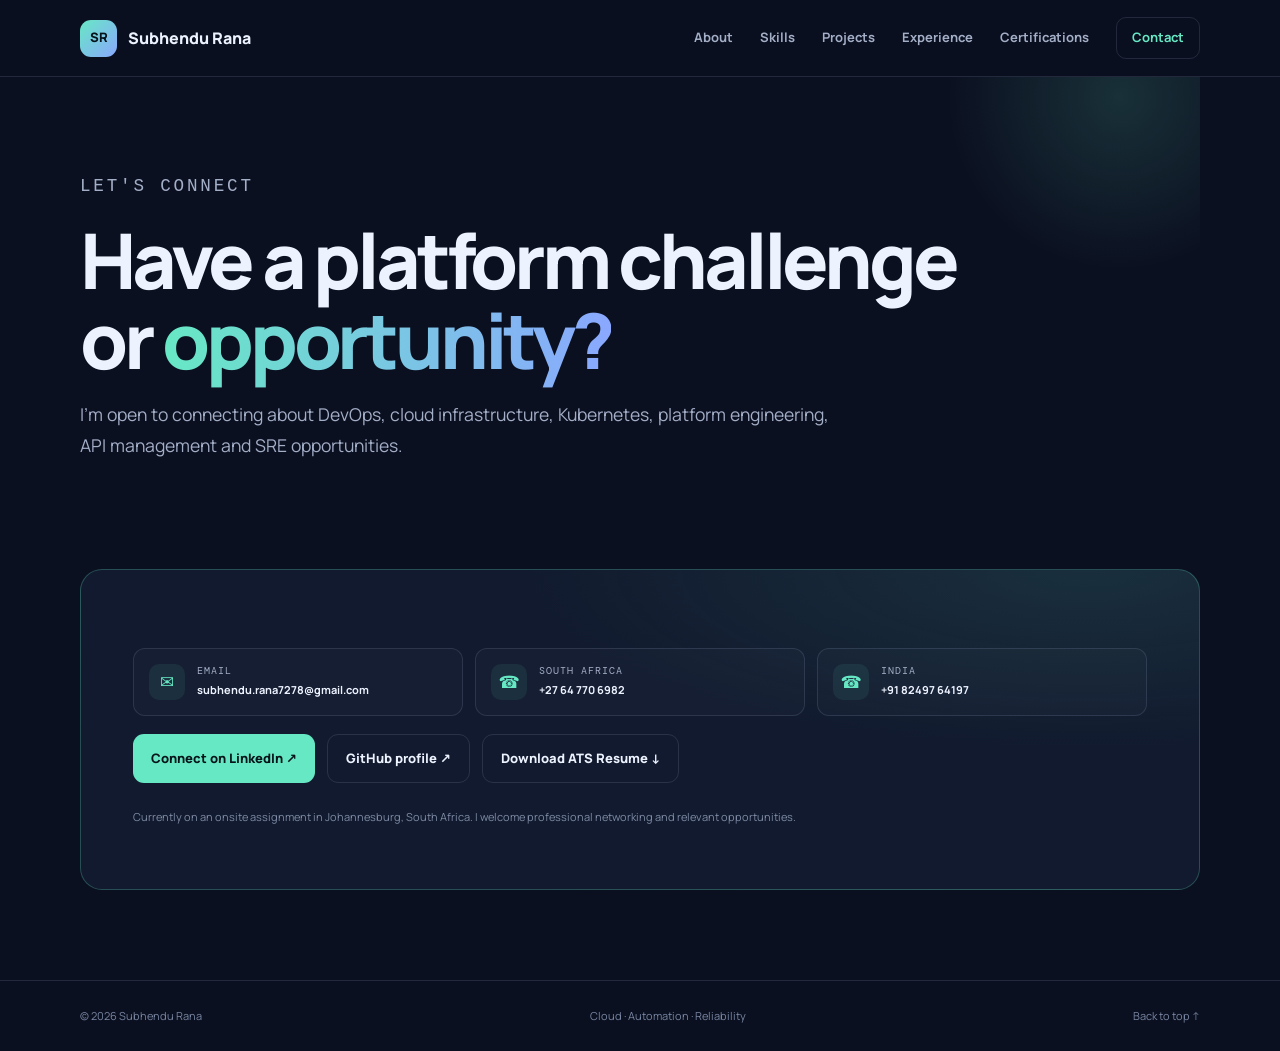
==== contact.html @ 3b1d95b2 "Add DevOps portfolio website" ====
<!doctype html><html lang="en"><head><meta charset="utf-8"><meta name="viewport" content="width=device-width,initial-scale=1"><meta name="description" content="Subhendu Rana — Senior DevOps and Platform Engineer."><meta name="theme-color" content="#0b1020"><title>Contact | Subhendu Rana</title><link rel="stylesheet" href="styles.css"></head><body id="top"><header class="site-header"><nav class="nav container"><a class="brand" href="index.html"><span class="brand-mark">SR</span>Subhendu Rana</a><button class="menu-toggle" aria-label="Toggle navigation" aria-expanded="false">☰</button><div class="nav-links"><a href="about.html">About</a><a href="skills.html">Skills</a><a href="projects.html">Projects</a><a href="experience.html">Experience</a><a href="certifications.html">Certifications</a><a href="contact.html" class="nav-cta">Contact</a></div></nav></header><main><section class="page-hero container"><p class="section-kicker">LET'S CONNECT</p><h1>Have a platform challenge or <span class="gradient-text">opportunity?</span></h1><p>I'm open to connecting about DevOps, cloud infrastructure, Kubernetes, platform engineering, API management and SRE opportunities.</p></section><section class="page-content container"><div class="contact-card reveal"><div class="contact-details"><a class="contact-detail" href="mailto:subhendu.rana7278@gmail.com"><span class="contact-icon">✉</span><span><small>EMAIL</small><strong>subhendu.rana7278@gmail.com</strong></span></a><a class="contact-detail" href="tel:+27647706982"><span class="contact-icon">☎</span><span><small>SOUTH AFRICA</small><strong>+27 64 770 6982</strong></span></a><a class="contact-detail" href="tel:+918249764197"><span class="contact-icon">☎</span><span><small>INDIA</small><strong>+91 82497 64197</strong></span></a></div><div class="hero-actions"><a class="button primary" href="https://www.linkedin.com/in/subhendurana7278" target="_blank" rel="noreferrer">Connect on LinkedIn ↗</a><a class="button secondary" href="https://github.com/SubhenduRana1" target="_blank" rel="noreferrer">GitHub profile ↗</a><a class="button secondary" href="Subhendu_Rana_ATS_Resume.pdf" download>Download ATS Resume ↓</a></div><p class="contact-hint">Currently on an onsite assignment in Johannesburg, South Africa. I welcome professional networking and relevant opportunities.</p></div></section></main><footer class="footer"><div class="container footer-inner"><span>© <span id="year"></span> Subhendu Rana</span><span>Cloud · Automation · Reliability</span><a href="#top">Back to top ↑</a></div></footer><script src="script.js"></script></body></html>
---- styles.css ----
@import url('https://fonts.googleapis.com/css2?family=DM+Mono:wght@400;500&family=Manrope:wght@400;500;600;700;800&display=swap');
:root{--bg:#0b1020;--panel:#111a2e;--text:#edf2ff;--muted:#a3aec7;--accent:#67e8c4;--accent2:#8aa8ff;--line:rgba(173,190,225,.15);--max:1120px}*{box-sizing:border-box}html{scroll-behavior:smooth;scroll-padding-top:90px}body{margin:0;background:var(--bg);color:var(--text);font-family:Manrope,system-ui,sans-serif;line-height:1.65}a{color:inherit;text-decoration:none}.container{width:min(var(--max),calc(100% - 40px));margin:auto}.site-header{position:sticky;top:0;z-index:20;background:rgba(11,16,32,.9);backdrop-filter:blur(18px);border-bottom:1px solid var(--line)}.nav{height:76px;display:flex;align-items:center;justify-content:space-between}.brand{display:flex;gap:11px;align-items:center;font-weight:800}.brand-mark{display:grid;place-items:center;width:37px;height:37px;border-radius:11px;color:#07131b;background:linear-gradient(135deg,var(--accent),var(--accent2));font-size:13px}.nav-links{display:flex;gap:27px;align-items:center;color:var(--muted);font-size:13px;font-weight:700}.nav-links a:hover,.footer a:hover{color:var(--accent)}.nav-cta{border:1px solid var(--line);padding:9px 15px;border-radius:10px;color:var(--text)!important}.menu-toggle{display:none;background:none;border:0;color:var(--text);font-size:25px}.hero{padding:90px 0 78px;display:grid;grid-template-columns:1.15fr .85fr;gap:52px;align-items:center;min-height:600px}.eyebrow{font:500 11px 'DM Mono',monospace;letter-spacing:.16em;color:var(--accent);margin:0 0 17px}.status-dot{display:inline-block;width:7px;height:7px;background:var(--accent);border-radius:50%;margin-right:9px;box-shadow:0 0 13px var(--accent)}h1{font-size:clamp(38px,5vw,64px);line-height:1.1;letter-spacing:-.06em;margin:0 0 24px;font-weight:800}.gradient-text{background:linear-gradient(90deg,#67e8c4,#8aa8ff);color:transparent;background-clip:text}.hero-lead{font-size:16px;max-width:600px;color:var(--muted);line-height:1.85}.hero-actions{display:flex;gap:12px;flex-wrap:wrap;margin-top:28px}.button{display:inline-flex;align-items:center;gap:13px;padding:13px 18px;border-radius:11px;font-size:13px;font-weight:800;transition:transform .2s}.button:hover{transform:translateY(-2px)}.button.primary{background:var(--accent);color:#07151b}.button.secondary{border:1px solid var(--line)}.hero-meta{display:flex;gap:24px;margin-top:38px;flex-wrap:wrap}.hero-meta div{display:flex;flex-direction:column}.hero-meta strong{font-size:12px}.hero-meta span{font-size:11px;color:var(--muted);margin-top:3px}.terminal-card{border:1px solid rgba(133,164,220,.24);border-radius:17px;overflow:hidden;background:linear-gradient(145deg,#111b31,#0d1425);box-shadow:0 25px 90px #0004;transform:rotate(1deg)}.terminal-top{height:48px;display:flex;align-items:center;gap:7px;padding:0 17px;border-bottom:1px solid var(--line)}.terminal-top i{width:8px;height:8px;border-radius:50%;background:#f87171}.terminal-top i:nth-child(2){background:#fbbf24}.terminal-top i:nth-child(3){background:var(--accent)}.terminal-top small{margin-left:auto;color:#7886a5;font:11px 'DM Mono',monospace}.terminal-body{padding:23px 24px 27px;font:12px/1.5 'DM Mono',monospace}.terminal-body p{margin:0 0 11px}.terminal-body b{color:var(--accent);margin-right:8px}.dim{color:#7787a7}.green{color:#8be8c5}.pipeline{display:flex;gap:5px;margin:4px 0 12px}.pipeline i{height:4px;flex:1;background:var(--accent);border-radius:3px}.pipeline i:last-child{background:var(--accent2)}.cursor{display:inline-block;width:7px;height:13px;vertical-align:middle;background:var(--accent);animation:blink 1s steps(2,start) infinite}@keyframes blink{to{visibility:hidden}}.trust-strip{border-block:1px solid var(--line);background:#0d1426}.trust-items{min-height:75px;display:flex;justify-content:space-between;align-items:center;gap:20px;flex-wrap:wrap;color:#75839f;font:11px 'DM Mono',monospace;letter-spacing:.06em}.section{padding:100px 0}.section-alt{background:#0e1527;border-block:1px solid #ffffff0c}.section-heading{max-width:680px;margin-bottom:42px}.section-heading h2,.contact-card h2{font-size:clamp(29px,3.7vw,43px);line-height:1.2;letter-spacing:-.05em;margin:0 0 15px}.section-subtitle{color:var(--muted);margin:0}.about-grid{display:grid;grid-template-columns:1fr 1fr;gap:65px}.about-intro{font-size:19px;line-height:1.85;color:#c4cde0;margin:0}.about-points{display:grid;gap:23px}.about-points article{display:flex;gap:17px}.about-points article>span{font:12px 'DM Mono',monospace;color:var(--accent);border:1px solid var(--line);border-radius:9px;min-width:43px;height:43px;display:grid;place-items:center}.about-points h3,.skill-card h3,.project-card h3{font-size:16px;margin:0 0 7px}.about-points p,.project-card p{font-size:13px;color:var(--muted);margin:0;line-height:1.8}.skill-grid{display:grid;grid-template-columns:repeat(3,1fr);gap:15px}.skill-card{padding:24px;border:1px solid var(--line);border-radius:15px;background:#ffffff05;transition:transform .2s,border-color .2s}.skill-card:hover,.project-card:hover{transform:translateY(-3px);border-color:#67e8c466}.skill-card label{display:block;color:var(--accent);font-size:24px;margin-bottom:18px}.skill-card p{color:var(--muted);font-size:12px;line-height:1.9;margin:0}.project-grid{display:grid;grid-template-columns:repeat(2,1fr);gap:16px}.project-card{padding:25px;border:1px solid var(--line);border-radius:16px;background:linear-gradient(145deg,#ffffff06,#ffffff02);transition:transform .2s,border-color .2s}.project-top{display:flex;justify-content:space-between;align-items:center;margin-bottom:22px}.project-top span{font:10px 'DM Mono',monospace;color:var(--accent);border:1px solid #67e8c438;padding:5px 8px;border-radius:6px}.project-top small{font:12px 'DM Mono',monospace;color:#53617d}.project-card h3{font-size:19px;margin-bottom:10px}.chips{display:flex;gap:7px;flex-wrap:wrap;margin-top:20px}.chips i{font-style:normal;font-size:10px;color:#aebbd4;background:#1a2540;border-radius:6px;padding:5px 8px}.project-note{font-size:11px;color:#7f8ba5;margin-top:20px}.experience-grid{display:grid;grid-template-columns:1.15fr .85fr;gap:55px}.timeline{border-left:1px solid #67e8c440;padding-left:27px}.timeline article{position:relative;padding-bottom:30px}.timeline article:before{content:'';position:absolute;left:-33px;top:4px;width:11px;height:11px;background:var(--accent);border:3px solid var(--bg);border-radius:50%;box-shadow:0 0 0 1px var(--accent)}.timeline small{font:10px 'DM Mono',monospace;letter-spacing:.08em;color:var(--accent)}.timeline h3{font-size:16px;margin:8px 0}.timeline p{font-size:13px;color:var(--muted);margin:0;line-height:1.8}.timeline em{display:block;font-style:normal;font-size:11px;color:#8391ac;margin-top:8px}.cert-panel{padding:26px;border:1px solid var(--line);border-radius:16px;background:#ffffff05;align-self:start}.cert-panel>p:not(.eyebrow){font-size:12px;padding:13px 0;margin:0;border-bottom:1px solid var(--line)}.cert-panel>p:last-child{border-bottom:0}.contact-card{border:1px solid #67e8c440;border-radius:22px;padding:52px;background:radial-gradient(ellipse at 90% 0%,#67e8c41a,transparent 40%),#111a2e}.contact-card h2{max-width:680px}.contact-card>p:not(.eyebrow):not(.contact-hint){max-width:600px;color:var(--muted);font-size:14px}.contact-hint{font-size:11px;color:#7f8ba5;margin-top:25px}.footer{border-top:1px solid var(--line);color:#7886a2;font-size:11px}.footer-inner{min-height:70px;display:flex;justify-content:space-between;align-items:center;gap:15px;flex-wrap:wrap}@media(max-width:850px){.hero{grid-template-columns:1fr;gap:42px;padding-top:65px}.terminal-card{max-width:560px;transform:none}.about-grid,.experience-grid{grid-template-columns:1fr;gap:38px}.skill-grid{grid-template-columns:repeat(2,1fr)}.trust-items{justify-content:center;padding-block:20px}.contact-card{padding:35px}}@media(max-width:600px){.container{width:calc(100% - 30px)}.nav{height:66px}.menu-toggle{display:block}.nav-links{display:none;position:absolute;top:65px;left:0;right:0;background:#0e1527;padding:20px 25px 25px;flex-direction:column;align-items:stretch;gap:17px;border-bottom:1px solid var(--line)}.nav-links.open{display:flex}.nav-cta{text-align:center}.hero{padding-top:50px;min-height:0}.hero-meta{gap:18px}.hero-meta div{min-width:40%}.section{padding:72px 0}.skill-grid,.project-grid{grid-template-columns:1fr}.terminal-body{padding:19px;font-size:11px}.contact-card{padding:27px 22px}.footer-inner{padding-block:18px;flex-direction:column;align-items:flex-start}}

/* Profile photo */
.profile-intro{display:flex;align-items:center;gap:18px;margin-bottom:24px}.profile-intro .eyebrow{margin:0}.profile-photo{width:88px;height:88px;object-fit:cover;object-position:center 35%;border-radius:50%;border:2px solid var(--accent);box-shadow:0 0 0 6px #67e8c414;background:var(--panel)}@media(max-width:600px){.profile-intro{align-items:center;gap:14px}.profile-photo{width:72px;height:72px}.profile-intro .eyebrow{font-size:9px;letter-spacing:.1em}}


/* Portfolio enhancement: location, skill tags, and direct contact */
.location-badge{display:inline-flex;align-items:center;gap:8px;margin:0 0 22px;padding:8px 12px;border:1px solid #67e8c43b;border-radius:999px;background:#67e8c40d;color:#c9f8eb;font-size:11px;font-weight:700;letter-spacing:.02em}.location-badge span{color:var(--accent);font-size:16px}.featured-skill{background:linear-gradient(145deg,#67e8c40c,#8aa8ff08)}.skill-tags{display:flex;gap:6px;flex-wrap:wrap;margin-top:15px}.skill-tags span{font-size:10px;color:#c9f8eb;border:1px solid #67e8c42b;border-radius:999px;padding:5px 8px;background:#67e8c408}.contact-details{display:grid;grid-template-columns:repeat(3,minmax(0,1fr));gap:12px;margin:26px 0 8px}.contact-detail{display:flex;align-items:center;gap:12px;min-width:0;padding:15px;border:1px solid var(--line);border-radius:12px;background:#ffffff05;transition:border-color .2s,transform .2s}.contact-detail:hover{border-color:#67e8c477;transform:translateY(-2px)}.contact-icon{display:grid;place-items:center;flex:0 0 36px;width:36px;height:36px;border-radius:10px;background:#67e8c414;color:var(--accent);font-size:17px}.contact-detail span:last-child{min-width:0}.contact-detail small{display:block;color:var(--muted);font:10px 'DM Mono',monospace;letter-spacing:.1em;margin-bottom:4px}.contact-detail strong{display:block;font-size:11px;overflow-wrap:anywhere}.contact-card .hero-actions{margin-top:18px}@media(max-width:850px){.contact-details{grid-template-columns:1fr}.contact-detail{padding:13px 15px}}

/* Multi-page portfolio enhancements */
.page-hero{padding:76px 0 54px;position:relative;overflow:hidden}.page-hero:before{content:"";position:absolute;width:360px;height:360px;right:-100px;top:-160px;border-radius:50%;background:radial-gradient(circle,rgba(103,232,196,.15),transparent 68%);pointer-events:none}.page-hero h1{font-size:clamp(2.5rem,6vw,4.8rem);line-height:1.05;letter-spacing:-.055em;max-width:950px;margin:16px 0}.page-hero p{max-width:760px;color:var(--muted,#aab4cb);font-size:1.1rem;line-height:1.8}.page-content{padding:35px 0 90px}.detail-grid{display:grid;grid-template-columns:repeat(3,minmax(0,1fr));gap:18px}.detail-card{padding:24px;border:1px solid rgba(150,170,210,.17);background:rgba(255,255,255,.025);border-radius:18px;transition:transform .25s,border-color .25s,background .25s}.detail-card:hover{transform:translateY(-6px);border-color:rgba(103,232,196,.55);background:rgba(103,232,196,.045)}.detail-card h3{margin:12px 0 8px}.detail-card p,.detail-card li{color:var(--muted,#aab4cb);line-height:1.7}.detail-icon{font-size:1.5rem;color:#67e8c4}.tag-row{display:flex;flex-wrap:wrap;gap:8px;margin-top:16px}.tag-row span{font-size:.78rem;border:1px solid rgba(120,150,195,.28);padding:6px 10px;border-radius:999px;color:#a9c4ec}.section-kicker{font-family:monospace;letter-spacing:.16em;text-transform:uppercase;color:#67e8c4;font-size:.78rem}.profile-feature{display:grid;grid-template-columns:250px 1fr;gap:28px;align-items:center;margin:25px 0 45px;padding:24px;border:1px solid rgba(150,170,210,.17);border-radius:22px;background:rgba(255,255,255,.025)}.profile-feature img{width:100%;border-radius:18px;display:block;filter:saturate(.96)}.cert-badge{display:flex;gap:14px;align-items:flex-start}.cert-badge .detail-icon{flex-shrink:0}.timeline-item{border-left:2px solid rgba(103,232,196,.45);padding:4px 0 26px 22px;position:relative}.timeline-item:before{content:"";position:absolute;left:-7px;top:8px;width:12px;height:12px;border-radius:50%;background:#67e8c4;box-shadow:0 0 0 5px rgba(103,232,196,.12)}.timeline-item small{color:#67e8c4;font-family:monospace;letter-spacing:.08em}.skill-meter{height:6px;background:rgba(160,180,220,.13);border-radius:99px;overflow:hidden;margin-top:14px}.skill-meter span{display:block;height:100%;width:0;background:linear-gradient(90deg,#67e8c4,#79a7ff);border-radius:99px;transition:width 1.1s ease}.page-nav-active{color:#67e8c4!important}.motion-orb{position:absolute;width:9px;height:9px;border-radius:50%;background:#67e8c4;box-shadow:0 0 20px #67e8c4;animation:floatOrb 4s ease-in-out infinite}.reveal{opacity:0;transform:translateY(22px);transition:opacity .7s ease,transform .7s ease}.reveal.is-visible{opacity:1;transform:translateY(0)}.stagger>*{transition-delay:var(--delay,0ms)}.hero-photo-wrap{position:relative;max-width:400px;margin:auto}.hero-photo-wrap:before{content:"";position:absolute;inset:-12px;border:1px solid rgba(103,232,196,.55);border-radius:45% 55% 58% 42%/48% 42% 58% 52%;animation:orbitMorph 9s ease-in-out infinite}.hero-photo-wrap:after{content:"";position:absolute;inset:-23px;border:1px dashed rgba(121,167,255,.35);border-radius:50%;animation:spinSlow 28s linear infinite}.hero-photo-wrap img{position:relative;z-index:1;width:100%;border-radius:45% 55% 58% 42%/48% 42% 58% 52%;display:block;animation:floatPhoto 6s ease-in-out infinite}.button{transition:transform .2s ease,box-shadow .2s ease}.button:hover{transform:translateY(-3px);box-shadow:0 10px 28px rgba(103,232,196,.12)}@keyframes floatOrb{0%,100%{transform:translateY(0)}50%{transform:translateY(-12px)}}@keyframes floatPhoto{0%,100%{transform:translateY(0)}50%{transform:translateY(-8px)}}@keyframes orbitMorph{0%,100%{border-radius:45% 55% 58% 42%/48% 42% 58% 52%;transform:rotate(0)}50%{border-radius:56% 44% 42% 58%/40% 58% 42% 60%;transform:rotate(8deg)}}@keyframes spinSlow{to{transform:rotate(360deg)}}
@media(max-width:800px){.detail-grid{grid-template-columns:repeat(2,minmax(0,1fr))}.profile-feature{grid-template-columns:1fr}.hero-photo-wrap{max-width:270px;margin:15px auto 35px}.page-hero{padding-top:55px}}@media(max-width:540px){.detail-grid{grid-template-columns:1fr}.page-hero h1{font-size:2.7rem}.page-content{padding-bottom:60px}}@media(prefers-reduced-motion:reduce){*,*:before,*:after{animation-duration:.01ms!important;animation-iteration-count:1!important;scroll-behavior:auto!important;transition-duration:.01ms!important}.reveal{opacity:1;transform:none}}


/* Clickable technology ticker and related-work navigation */
.trust-items a{color:inherit;text-decoration:none;display:inline-flex;align-items:center;gap:.35rem;transition:color .2s ease,transform .2s ease}
.trust-items a:hover,.trust-items a:focus-visible{color:var(--accent,#65e6c4);transform:translateY(-2px);outline-offset:5px}
.ticker-hint{font-size:.75em;opacity:0;transform:translateY(3px);transition:opacity .2s ease,transform .2s ease}
.trust-items a:hover .ticker-hint,.trust-items a:focus-visible .ticker-hint{opacity:1;transform:translateY(0)}
.related-links{display:flex;flex-wrap:wrap;gap:.5rem;margin-top:1.1rem;padding-top:.9rem;border-top:1px solid rgba(148,163,184,.18)}
.related-links a{font-size:.82rem;color:#75d9c3;text-decoration:none;border:1px solid rgba(117,217,195,.25);border-radius:999px;padding:.4rem .65rem;transition:background .2s ease,border-color .2s ease,transform .2s ease}
.related-links a:hover,.related-links a:focus-visible{background:rgba(117,217,195,.1);border-color:#75d9c3;transform:translateY(-1px)}
html{scroll-behavior:smooth}
[id]{scroll-margin-top:110px}
@media(prefers-reduced-motion:reduce){html{scroll-behavior:auto}.trust-items a,.ticker-hint,.related-links a{transition:none}}
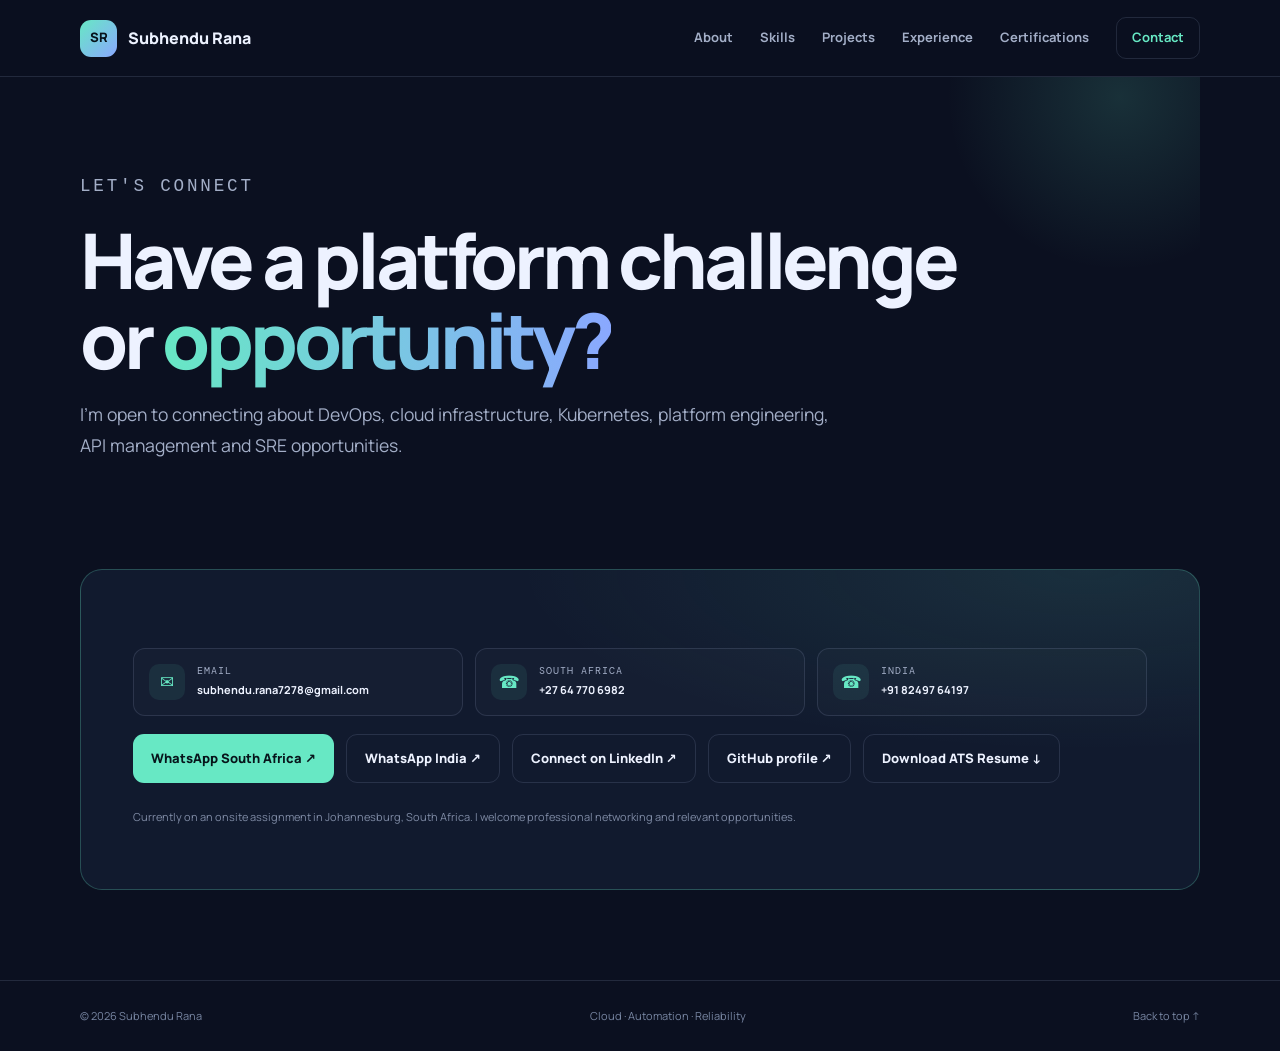
==== commit 292793eb: "Update portfolio with WhatsApp and mobile improvements" ====
--- a/contact.html
+++ b/contact.html
@@ -1 +1 @@
-<!doctype html><html lang="en"><head><meta charset="utf-8"><meta name="viewport" content="width=device-width,initial-scale=1"><meta name="description" content="Subhendu Rana — Senior DevOps and Platform Engineer."><meta name="theme-color" content="#0b1020"><title>Contact | Subhendu Rana</title><link rel="stylesheet" href="styles.css"></head><body id="top"><header class="site-header"><nav class="nav container"><a class="brand" href="index.html"><span class="brand-mark">SR</span>Subhendu Rana</a><button class="menu-toggle" aria-label="Toggle navigation" aria-expanded="false">☰</button><div class="nav-links"><a href="about.html">About</a><a href="skills.html">Skills</a><a href="projects.html">Projects</a><a href="experience.html">Experience</a><a href="certifications.html">Certifications</a><a href="contact.html" class="nav-cta">Contact</a></div></nav></header><main><section class="page-hero container"><p class="section-kicker">LET'S CONNECT</p><h1>Have a platform challenge or <span class="gradient-text">opportunity?</span></h1><p>I'm open to connecting about DevOps, cloud infrastructure, Kubernetes, platform engineering, API management and SRE opportunities.</p></section><section class="page-content container"><div class="contact-card reveal"><div class="contact-details"><a class="contact-detail" href="mailto:subhendu.rana7278@gmail.com"><span class="contact-icon">✉</span><span><small>EMAIL</small><strong>subhendu.rana7278@gmail.com</strong></span></a><a class="contact-detail" href="tel:+27647706982"><span class="contact-icon">☎</span><span><small>SOUTH AFRICA</small><strong>+27 64 770 6982</strong></span></a><a class="contact-detail" href="tel:+918249764197"><span class="contact-icon">☎</span><span><small>INDIA</small><strong>+91 82497 64197</strong></span></a></div><div class="hero-actions"><a class="button primary" href="https://www.linkedin.com/in/subhendurana7278" target="_blank" rel="noreferrer">Connect on LinkedIn ↗</a><a class="button secondary" href="https://github.com/SubhenduRana1" target="_blank" rel="noreferrer">GitHub profile ↗</a><a class="button secondary" href="Subhendu_Rana_ATS_Resume.pdf" download>Download ATS Resume ↓</a></div><p class="contact-hint">Currently on an onsite assignment in Johannesburg, South Africa. I welcome professional networking and relevant opportunities.</p></div></section></main><footer class="footer"><div class="container footer-inner"><span>© <span id="year"></span> Subhendu Rana</span><span>Cloud · Automation · Reliability</span><a href="#top">Back to top ↑</a></div></footer><script src="script.js"></script></body></html>+<!doctype html><html lang="en"><head><meta charset="utf-8"><meta name="viewport" content="width=device-width,initial-scale=1"><meta name="description" content="Subhendu Rana — Senior DevOps and Platform Engineer."><meta name="theme-color" content="#0b1020"><title>Contact | Subhendu Rana</title><link rel="stylesheet" href="styles.css"></head><body id="top"><header class="site-header"><nav class="nav container"><a class="brand" href="index.html"><span class="brand-mark">SR</span>Subhendu Rana</a><button class="menu-toggle" aria-label="Toggle navigation" aria-expanded="false">☰</button><div class="nav-links"><a href="about.html">About</a><a href="skills.html">Skills</a><a href="projects.html">Projects</a><a href="experience.html">Experience</a><a href="certifications.html">Certifications</a><a href="contact.html" class="nav-cta">Contact</a></div></nav></header><main><section class="page-hero container"><p class="section-kicker">LET'S CONNECT</p><h1>Have a platform challenge or <span class="gradient-text">opportunity?</span></h1><p>I'm open to connecting about DevOps, cloud infrastructure, Kubernetes, platform engineering, API management and SRE opportunities.</p></section><section class="page-content container"><div class="contact-card reveal"><div class="contact-details"><a class="contact-detail" href="mailto:subhendu.rana7278@gmail.com"><span class="contact-icon">✉</span><span><small>EMAIL</small><strong>subhendu.rana7278@gmail.com</strong></span></a><a class="contact-detail" href="tel:+27647706982"><span class="contact-icon">☎</span><span><small>SOUTH AFRICA</small><strong>+27 64 770 6982</strong></span></a><a class="contact-detail" href="tel:+918249764197"><span class="contact-icon">☎</span><span><small>INDIA</small><strong>+91 82497 64197</strong></span></a></div><div class="hero-actions"><a class="button primary" href="https://wa.me/27647706982?text=Hi%20Subhendu%2C%20I%20found%20your%20portfolio%20and%20would%20like%20to%20connect." target="_blank" rel="noopener noreferrer">WhatsApp South Africa ↗</a><a class="button secondary" href="https://wa.me/918249764197?text=Hi%20Subhendu%2C%20I%20found%20your%20portfolio%20and%20would%20like%20to%20connect." target="_blank" rel="noopener noreferrer">WhatsApp India ↗</a><a class="button secondary" href="https://www.linkedin.com/in/subhendurana7278" target="_blank" rel="noreferrer">Connect on LinkedIn ↗</a><a class="button secondary" href="https://github.com/SubhenduRana1" target="_blank" rel="noreferrer">GitHub profile ↗</a><a class="button secondary" href="Subhendu_Rana_ATS_Resume.pdf" download>Download ATS Resume ↓</a></div><p class="contact-hint">Currently on an onsite assignment in Johannesburg, South Africa. I welcome professional networking and relevant opportunities.</p></div></section></main><footer class="footer"><div class="container footer-inner"><span>© <span id="year"></span> Subhendu Rana</span><span>Cloud · Automation · Reliability</span><a href="#top">Back to top ↑</a></div></footer><script src="script.js"></script></body></html>
